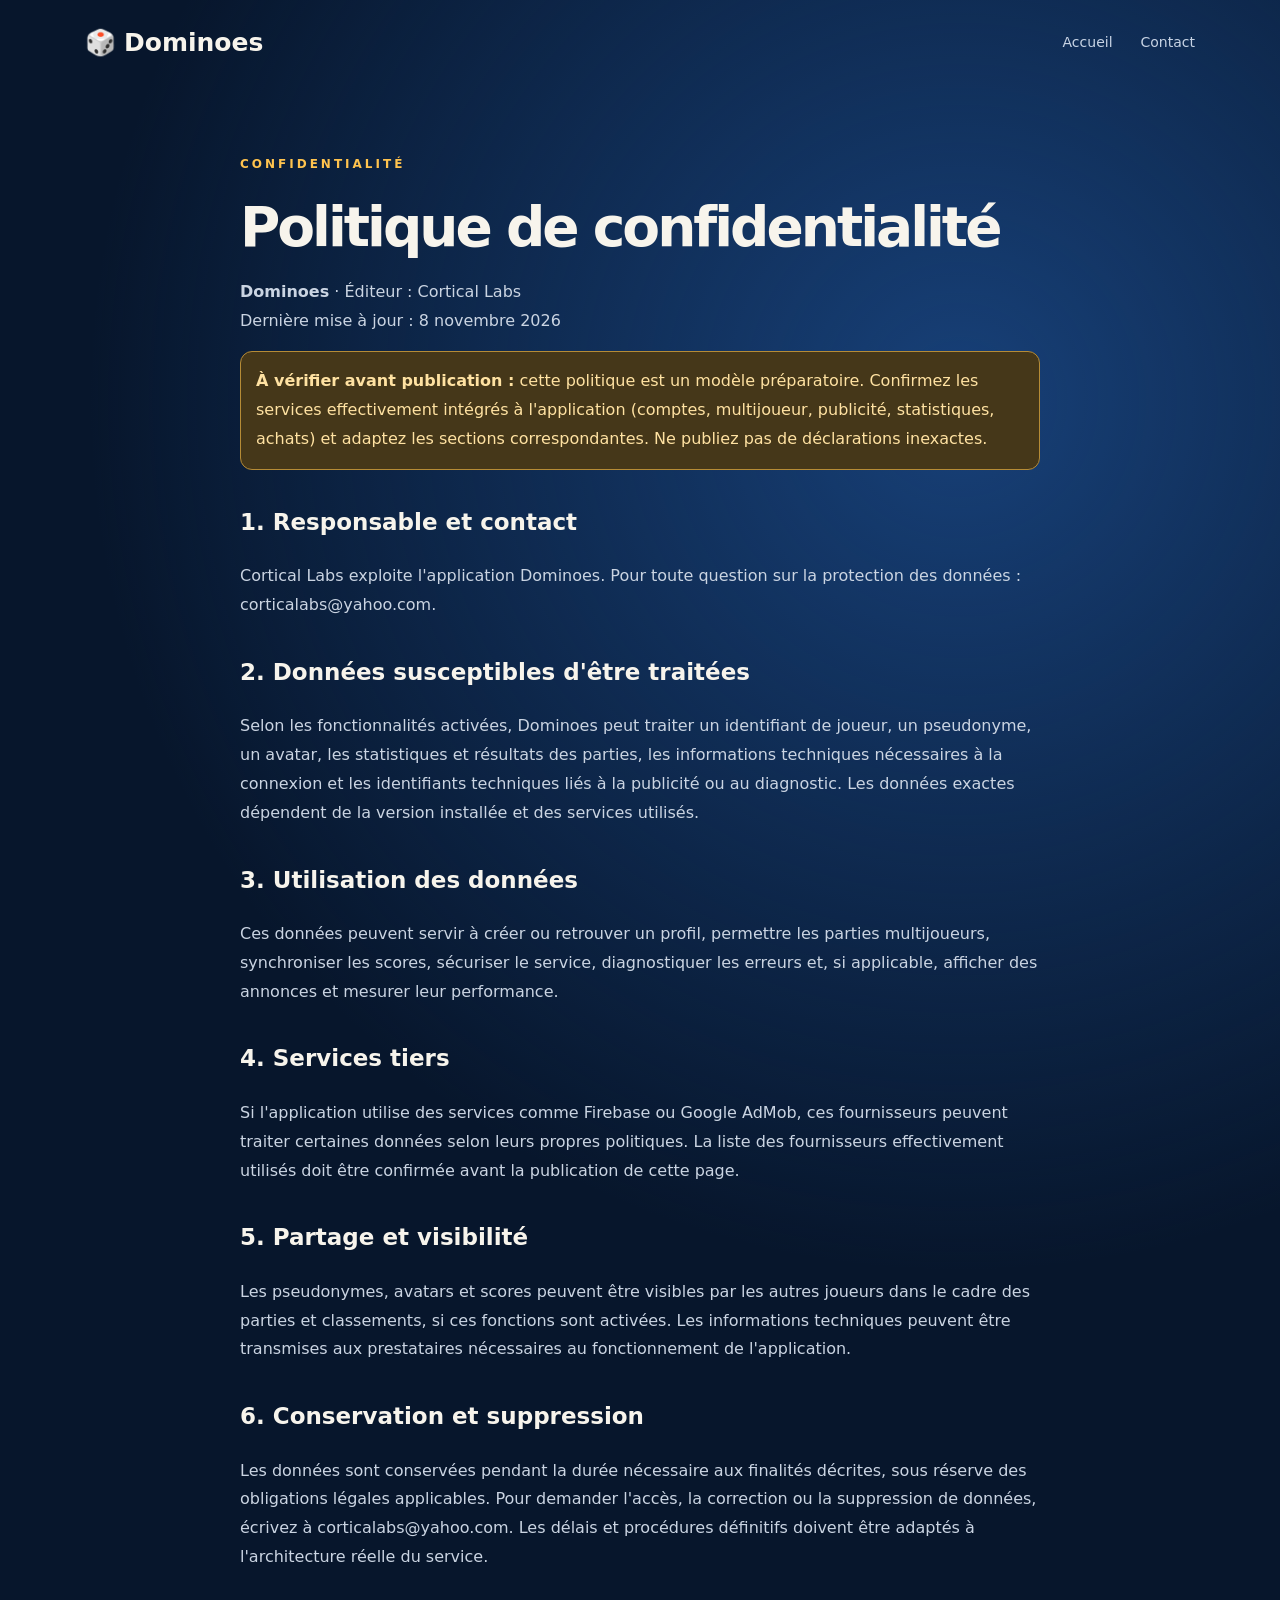
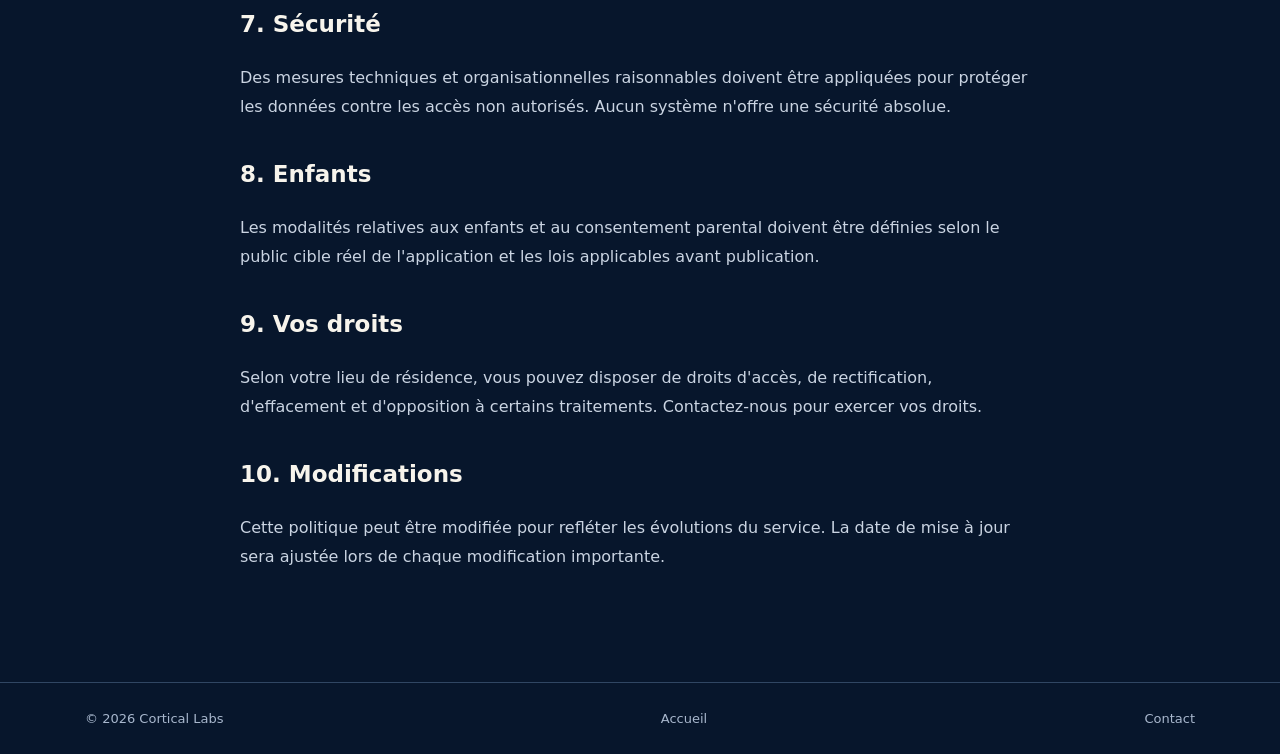
==== privacy.html @ 4d4e9f8f "Add Dominoes website: privacy.html" ====
<!doctype html><html lang="fr"><head><meta charset="utf-8"><meta name="viewport" content="width=device-width,initial-scale=1"><title>Politique de confidentialité | Dominoes</title><link rel="stylesheet" href="style.css"></head><body><header><a class="brand" href="/">🎲 <strong>Dominoes</strong></a><nav><a href="/">Accueil</a><a href="mailto:corticalabs@yahoo.com">Contact</a></nav></header><main class="legal"><div class="eyebrow">CONFIDENTIALITÉ</div><h1>Politique de confidentialité</h1><p><strong>Dominoes</strong> · Éditeur : Cortical Labs<br>Dernière mise à jour : 8 novembre 2026</p><div class="warning"><strong>À vérifier avant publication :</strong> cette politique est un modèle préparatoire. Confirmez les services effectivement intégrés à l'application (comptes, multijoueur, publicité, statistiques, achats) et adaptez les sections correspondantes. Ne publiez pas de déclarations inexactes.</div><h2>1. Responsable et contact</h2><p>Cortical Labs exploite l'application Dominoes. Pour toute question sur la protection des données : <a href="mailto:corticalabs@yahoo.com">corticalabs@yahoo.com</a>.</p><h2>2. Données susceptibles d'être traitées</h2><p>Selon les fonctionnalités activées, Dominoes peut traiter un identifiant de joueur, un pseudonyme, un avatar, les statistiques et résultats des parties, les informations techniques nécessaires à la connexion et les identifiants techniques liés à la publicité ou au diagnostic. Les données exactes dépendent de la version installée et des services utilisés.</p><h2>3. Utilisation des données</h2><p>Ces données peuvent servir à créer ou retrouver un profil, permettre les parties multijoueurs, synchroniser les scores, sécuriser le service, diagnostiquer les erreurs et, si applicable, afficher des annonces et mesurer leur performance.</p><h2>4. Services tiers</h2><p>Si l'application utilise des services comme Firebase ou Google AdMob, ces fournisseurs peuvent traiter certaines données selon leurs propres politiques. La liste des fournisseurs effectivement utilisés doit être confirmée avant la publication de cette page.</p><h2>5. Partage et visibilité</h2><p>Les pseudonymes, avatars et scores peuvent être visibles par les autres joueurs dans le cadre des parties et classements, si ces fonctions sont activées. Les informations techniques peuvent être transmises aux prestataires nécessaires au fonctionnement de l'application.</p><h2>6. Conservation et suppression</h2><p>Les données sont conservées pendant la durée nécessaire aux finalités décrites, sous réserve des obligations légales applicables. Pour demander l'accès, la correction ou la suppression de données, écrivez à <a href="mailto:corticalabs@yahoo.com">corticalabs@yahoo.com</a>. Les délais et procédures définitifs doivent être adaptés à l'architecture réelle du service.</p><h2>7. Sécurité</h2><p>Des mesures techniques et organisationnelles raisonnables doivent être appliquées pour protéger les données contre les accès non autorisés. Aucun système n'offre une sécurité absolue.</p><h2>8. Enfants</h2><p>Les modalités relatives aux enfants et au consentement parental doivent être définies selon le public cible réel de l'application et les lois applicables avant publication.</p><h2>9. Vos droits</h2><p>Selon votre lieu de résidence, vous pouvez disposer de droits d'accès, de rectification, d'effacement et d'opposition à certains traitements. Contactez-nous pour exercer vos droits.</p><h2>10. Modifications</h2><p>Cette politique peut être modifiée pour refléter les évolutions du service. La date de mise à jour sera ajustée lors de chaque modification importante.</p></main><footer><span>© 2026 Cortical Labs</span><a href="/">Accueil</a><a href="mailto:corticalabs@yahoo.com">Contact</a></footer></body></html>
---- style.css ----
:root{font-family:Inter,system-ui,-apple-system,Segoe UI,sans-serif;color:#f7f4ec;background:#07162c}*{box-sizing:border-box}body{margin:0;background:radial-gradient(circle at 75% 17%,#174078 0,transparent 40%),#07162c}a{color:inherit;text-decoration:none}header{height:84px;display:flex;align-items:center;justify-content:space-between;max-width:1160px;padding:0 25px;margin:auto}nav{display:flex;gap:28px;color:#c7d3e4;font-size:14px}.brand{font-size:25px}.hero{min-height:640px;max-width:1160px;padding:100px 25px 70px;margin:auto;position:relative;overflow:hidden}.eyebrow{color:#ffc34e;letter-spacing:3px;font-size:12px;font-weight:800}h1{font-size:clamp(46px,7vw,90px);line-height:1.06;letter-spacing:-3px;margin:22px 0}h1 span{color:#ffc34e}.hero p{font-size:19px;color:#bdc9dc;line-height:1.7;max-width:520px}.buttons{display:flex;flex-wrap:wrap;gap:14px;margin-top:34px}.buttons a{padding:16px 22px;border-radius:13px;font-weight:700}.primary{background:linear-gradient(#ffdb70,#f6a91e);color:#182239}.secondary{border:1px solid #6e819b}.tiles{position:absolute;right:55px;top:185px;display:flex;gap:14px;transform:rotate(-14deg)}.tile{width:86px;height:172px;border:6px solid #d5b989;border-radius:17px;background:linear-gradient(130deg,#fff9e9,#e3cda8);box-shadow:0 18px 30px #0008;color:#172139;display:flex;flex-direction:column;align-items:center;justify-content:space-around;font-size:60px}.tile i{width:70%;height:4px;background:#182239}.tilt{transform:translateY(-45px) rotate(19deg)}section#fonctionnalites{max-width:1160px;margin:auto;padding:60px 25px 110px}h2{font-size:clamp(30px,4vw,48px)}.grid{display:grid;grid-template-columns:repeat(3,1fr);gap:20px}.grid article{padding:30px;border:1px solid #3b5275;border-radius:20px;background:#122947}.grid b{font-size:32px;color:#ffcd5c}.grid p,.note{color:#afbed2;line-height:1.7}footer{border-top:1px solid #304663;display:flex;gap:20px;justify-content:space-between;flex-wrap:wrap;padding:28px max(25px,calc((100vw - 1110px)/2));font-size:13px;color:#a8b7cd}.legal{max-width:850px;margin:70px auto 110px;padding:0 25px;line-height:1.8}.legal h1{font-size:clamp(35px,5vw,55px)}.legal h2{font-size:23px;margin-top:32px}.legal p,.legal li{color:#cad4e2}.warning{background:#453719;border:1px solid #b58b36;border-radius:12px;padding:15px;color:#ffe2a2}@media(max-width:900px){.tiles{opacity:.14;right:0;top:190px}.hero{min-height:580px}.grid{grid-template-columns:1fr}}@media(max-width:550px){nav{gap:12px;font-size:12px}.brand{font-size:19px}.hero{padding-top:70px}h1{letter-spacing:-1px}.tiles{display:none}}
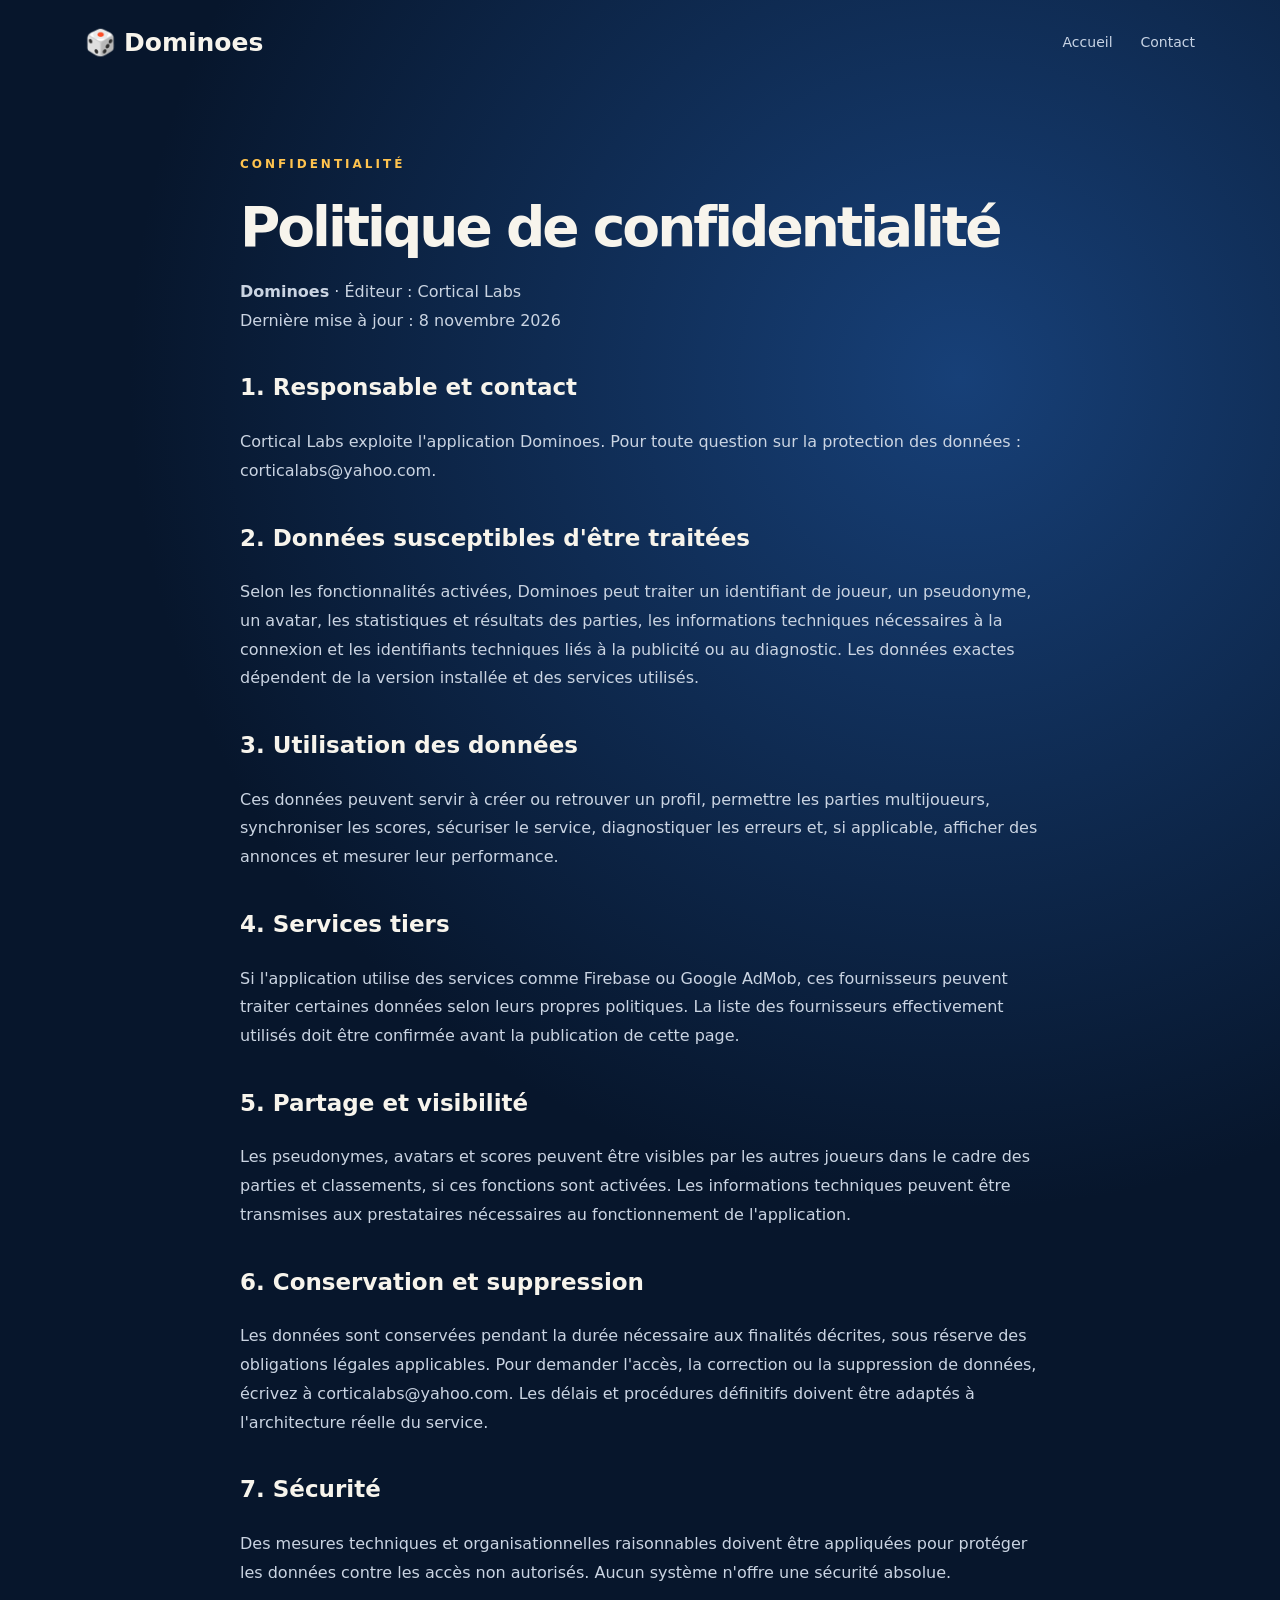
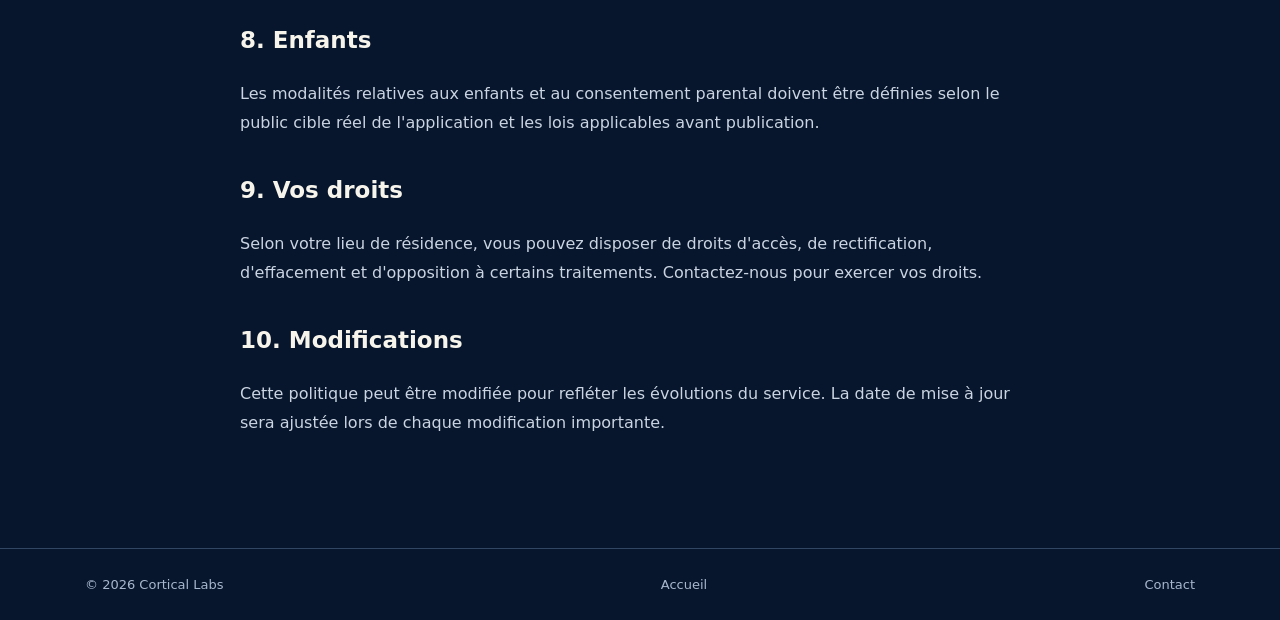
==== commit 61ec5923: "Remove pre-publication warning from privacy policy" ====
--- a/privacy.html
+++ b/privacy.html
@@ -1 +1 @@
-<!doctype html><html lang="fr"><head><meta charset="utf-8"><meta name="viewport" content="width=device-width,initial-scale=1"><title>Politique de confidentialité | Dominoes</title><link rel="stylesheet" href="style.css"></head><body><header><a class="brand" href="/">🎲 <strong>Dominoes</strong></a><nav><a href="/">Accueil</a><a href="mailto:corticalabs@yahoo.com">Contact</a></nav></header><main class="legal"><div class="eyebrow">CONFIDENTIALITÉ</div><h1>Politique de confidentialité</h1><p><strong>Dominoes</strong> · Éditeur : Cortical Labs<br>Dernière mise à jour : 8 novembre 2026</p><div class="warning"><strong>À vérifier avant publication :</strong> cette politique est un modèle préparatoire. Confirmez les services effectivement intégrés à l'application (comptes, multijoueur, publicité, statistiques, achats) et adaptez les sections correspondantes. Ne publiez pas de déclarations inexactes.</div><h2>1. Responsable et contact</h2><p>Cortical Labs exploite l'application Dominoes. Pour toute question sur la protection des données : <a href="mailto:corticalabs@yahoo.com">corticalabs@yahoo.com</a>.</p><h2>2. Données susceptibles d'être traitées</h2><p>Selon les fonctionnalités activées, Dominoes peut traiter un identifiant de joueur, un pseudonyme, un avatar, les statistiques et résultats des parties, les informations techniques nécessaires à la connexion et les identifiants techniques liés à la publicité ou au diagnostic. Les données exactes dépendent de la version installée et des services utilisés.</p><h2>3. Utilisation des données</h2><p>Ces données peuvent servir à créer ou retrouver un profil, permettre les parties multijoueurs, synchroniser les scores, sécuriser le service, diagnostiquer les erreurs et, si applicable, afficher des annonces et mesurer leur performance.</p><h2>4. Services tiers</h2><p>Si l'application utilise des services comme Firebase ou Google AdMob, ces fournisseurs peuvent traiter certaines données selon leurs propres politiques. La liste des fournisseurs effectivement utilisés doit être confirmée avant la publication de cette page.</p><h2>5. Partage et visibilité</h2><p>Les pseudonymes, avatars et scores peuvent être visibles par les autres joueurs dans le cadre des parties et classements, si ces fonctions sont activées. Les informations techniques peuvent être transmises aux prestataires nécessaires au fonctionnement de l'application.</p><h2>6. Conservation et suppression</h2><p>Les données sont conservées pendant la durée nécessaire aux finalités décrites, sous réserve des obligations légales applicables. Pour demander l'accès, la correction ou la suppression de données, écrivez à <a href="mailto:corticalabs@yahoo.com">corticalabs@yahoo.com</a>. Les délais et procédures définitifs doivent être adaptés à l'architecture réelle du service.</p><h2>7. Sécurité</h2><p>Des mesures techniques et organisationnelles raisonnables doivent être appliquées pour protéger les données contre les accès non autorisés. Aucun système n'offre une sécurité absolue.</p><h2>8. Enfants</h2><p>Les modalités relatives aux enfants et au consentement parental doivent être définies selon le public cible réel de l'application et les lois applicables avant publication.</p><h2>9. Vos droits</h2><p>Selon votre lieu de résidence, vous pouvez disposer de droits d'accès, de rectification, d'effacement et d'opposition à certains traitements. Contactez-nous pour exercer vos droits.</p><h2>10. Modifications</h2><p>Cette politique peut être modifiée pour refléter les évolutions du service. La date de mise à jour sera ajustée lors de chaque modification importante.</p></main><footer><span>© 2026 Cortical Labs</span><a href="/">Accueil</a><a href="mailto:corticalabs@yahoo.com">Contact</a></footer></body></html>+<!doctype html><html lang="fr"><head><meta charset="utf-8"><meta name="viewport" content="width=device-width,initial-scale=1"><title>Politique de confidentialité | Dominoes</title><link rel="stylesheet" href="style.css"></head><body><header><a class="brand" href="/">🎲 <strong>Dominoes</strong></a><nav><a href="/">Accueil</a><a href="mailto:corticalabs@yahoo.com">Contact</a></nav></header><main class="legal"><div class="eyebrow">CONFIDENTIALITÉ</div><h1>Politique de confidentialité</h1><p><strong>Dominoes</strong> · Éditeur : Cortical Labs<br>Dernière mise à jour : 8 novembre 2026</p><h2>1. Responsable et contact</h2><p>Cortical Labs exploite l'application Dominoes. Pour toute question sur la protection des données : <a href="mailto:corticalabs@yahoo.com">corticalabs@yahoo.com</a>.</p><h2>2. Données susceptibles d'être traitées</h2><p>Selon les fonctionnalités activées, Dominoes peut traiter un identifiant de joueur, un pseudonyme, un avatar, les statistiques et résultats des parties, les informations techniques nécessaires à la connexion et les identifiants techniques liés à la publicité ou au diagnostic. Les données exactes dépendent de la version installée et des services utilisés.</p><h2>3. Utilisation des données</h2><p>Ces données peuvent servir à créer ou retrouver un profil, permettre les parties multijoueurs, synchroniser les scores, sécuriser le service, diagnostiquer les erreurs et, si applicable, afficher des annonces et mesurer leur performance.</p><h2>4. Services tiers</h2><p>Si l'application utilise des services comme Firebase ou Google AdMob, ces fournisseurs peuvent traiter certaines données selon leurs propres politiques. La liste des fournisseurs effectivement utilisés doit être confirmée avant la publication de cette page.</p><h2>5. Partage et visibilité</h2><p>Les pseudonymes, avatars et scores peuvent être visibles par les autres joueurs dans le cadre des parties et classements, si ces fonctions sont activées. Les informations techniques peuvent être transmises aux prestataires nécessaires au fonctionnement de l'application.</p><h2>6. Conservation et suppression</h2><p>Les données sont conservées pendant la durée nécessaire aux finalités décrites, sous réserve des obligations légales applicables. Pour demander l'accès, la correction ou la suppression de données, écrivez à <a href="mailto:corticalabs@yahoo.com">corticalabs@yahoo.com</a>. Les délais et procédures définitifs doivent être adaptés à l'architecture réelle du service.</p><h2>7. Sécurité</h2><p>Des mesures techniques et organisationnelles raisonnables doivent être appliquées pour protéger les données contre les accès non autorisés. Aucun système n'offre une sécurité absolue.</p><h2>8. Enfants</h2><p>Les modalités relatives aux enfants et au consentement parental doivent être définies selon le public cible réel de l'application et les lois applicables avant publication.</p><h2>9. Vos droits</h2><p>Selon votre lieu de résidence, vous pouvez disposer de droits d'accès, de rectification, d'effacement et d'opposition à certains traitements. Contactez-nous pour exercer vos droits.</p><h2>10. Modifications</h2><p>Cette politique peut être modifiée pour refléter les évolutions du service. La date de mise à jour sera ajustée lors de chaque modification importante.</p></main><footer><span>© 2026 Cortical Labs</span><a href="/">Accueil</a><a href="mailto:corticalabs@yahoo.com">Contact</a></footer></body></html>
